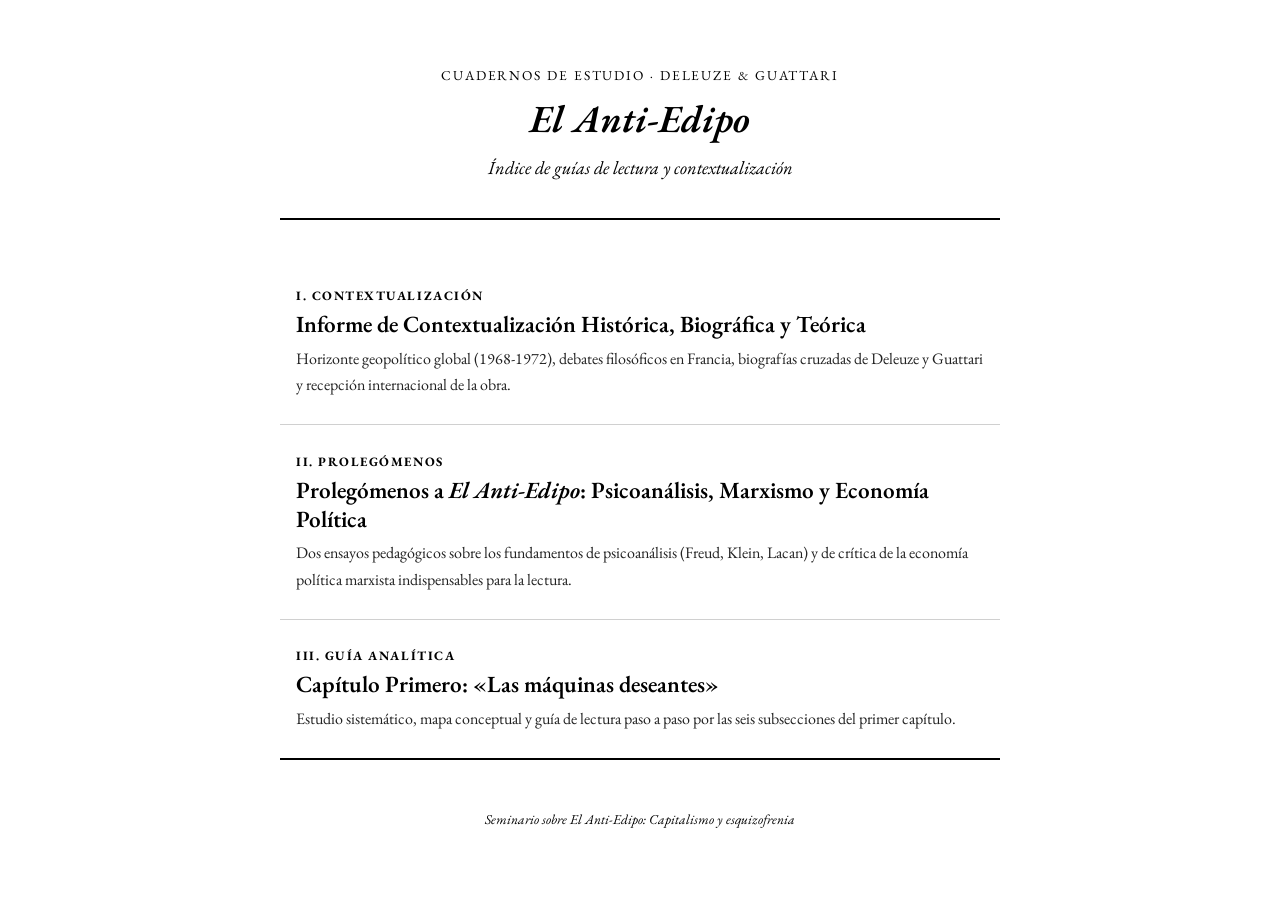
==== index.html @ 26d693bf "Add files via upload" ====
<!DOCTYPE html>
<html lang="es">
<head>
    <meta charset="UTF-8">
    <meta name="viewport" content="width=device-width, initial-scale=1.0">
    <title>El Anti-Edipo · Índice de Guías de Lectura</title>
    <link rel="preconnect" href="https://fonts.googleapis.com">
    <link rel="preconnect" href="https://fonts.gstatic.com" crossorigin>
    <link href="https://fonts.googleapis.com/css2?family=EB+Garamond:ital,wght@0,400..800;1,400..800&display=swap" rel="stylesheet">
    <style>
        :root {
            --bg-color: #ffffff;
            --text-color: #000000;
            --border-color: #000000;
            --muted-border: #d0d0d0;
            --hover-bg: #f5f5f5;
        }

        *, *::before, *::after {
            box-sizing: border-box;
        }

        body {
            margin: 0;
            padding: 4rem 1.5rem;
            background-color: var(--bg-color);
            color: var(--text-color);
            font-family: 'EB Garamond', Georgia, 'Times New Roman', serif;
            font-size: 20px;
            line-height: 1.65;
            -webkit-font-smoothing: antialiased;
            display: flex;
            justify-content: center;
        }

        main {
            width: 100%;
            max-width: 720px;
        }

        header {
            text-align: center;
            padding-bottom: 2.2rem;
            margin-bottom: 2.5rem;
            border-bottom: 2px solid var(--border-color);
        }

        .kicker {
            font-size: 0.85rem;
            text-transform: uppercase;
            letter-spacing: 0.14em;
            margin-bottom: 0.6rem;
        }

        h1 {
            font-size: 2.4rem;
            font-weight: 600;
            line-height: 1.15;
            margin: 0 0 0.75rem 0;
        }

        .subtitle {
            font-size: 1.15rem;
            font-style: italic;
            margin: 0;
        }

        .guide-list {
            list-style: none;
            padding: 0;
            margin: 0;
        }

        .guide-item {
            border-bottom: 1px solid var(--muted-border);
        }

        .guide-item:last-child {
            border-bottom: 2px solid var(--border-color);
        }

        .guide-link {
            display: block;
            padding: 1.6rem 1rem;
            color: var(--text-color);
            text-decoration: none;
            transition: background-color 0.15s ease;
        }

        .guide-link:hover,
        .guide-link:focus-visible {
            background-color: var(--hover-bg);
            outline: none;
        }

        .guide-number {
            display: block;
            font-size: 0.8rem;
            text-transform: uppercase;
            letter-spacing: 0.12em;
            font-weight: 700;
            margin-bottom: 0.25rem;
        }

        .guide-title {
            display: block;
            font-size: 1.45rem;
            font-weight: 600;
            line-height: 1.25;
            margin-bottom: 0.4rem;
        }

        .guide-link:hover .guide-title {
            text-decoration: underline;
        }

        .guide-desc {
            display: block;
            font-size: 1rem;
            color: #222222;
            margin: 0;
        }

        footer {
            margin-top: 3rem;
            text-align: center;
            font-size: 0.85rem;
            font-style: italic;
        }

        @media (max-width: 600px) {
            body {
                padding: 2.5rem 1.2rem;
                font-size: 18px;
            }
            h1 {
                font-size: 2rem;
            }
            .guide-link {
                padding: 1.3rem 0.5rem;
            }
        }
    </style>
</head>
<body>

    <main>
        <header>
            <div class="kicker">Cuadernos de Estudio · Deleuze &amp; Guattari</div>
            <h1><em>El Anti-Edipo</em></h1>
            <p class="subtitle">Índice de guías de lectura y contextualización</p>
        </header>

        <nav aria-label="Índice de documentos">
            <ol class="guide-list">
                <li class="guide-item">
                    <a class="guide-link" href="./guias/lector_informe_anti_edipo.html">
                        <span class="guide-number">I. Contextualización</span>
                        <span class="guide-title">Informe de Contextualización Histórica, Biográfica y Teórica</span>
                        <span class="guide-desc">Horizonte geopolítico global (1968-1972), debates filosóficos en Francia, biografías cruzadas de Deleuze y Guattari y recepción internacional de la obra.</span>
                    </a>
                </li>

                <li class="guide-item">
                    <a class="guide-link" href="./guias/prolegomenos_anti_edipo_lector.html">
                        <span class="guide-number">II. Prolegómenos</span>
                        <span class="guide-title">Prolegómenos a <em>El Anti-Edipo</em>: Psicoanálisis, Marxismo y Economía Política</span>
                        <span class="guide-desc">Dos ensayos pedagógicos sobre los fundamentos de psicoanálisis (Freud, Klein, Lacan) y de crítica de la economía política marxista indispensables para la lectura.</span>
                    </a>
                </li>

                <li class="guide-item">
                    <a class="guide-link" href="./guias/lector_anti_edipo_capitulo_1.html">
                        <span class="guide-number">III. Guía Analítica</span>
                        <span class="guide-title">Capítulo Primero: «Las máquinas deseantes»</span>
                        <span class="guide-desc">Estudio sistemático, mapa conceptual y guía de lectura paso a paso por las seis subsecciones del primer capítulo.</span>
                    </a>
                </li>
            </ol>
        </nav>

        <footer>
            Seminario sobre <em>El Anti-Edipo: Capitalismo y esquizofrenia</em>
        </footer>
    </main>

</body>
</html>
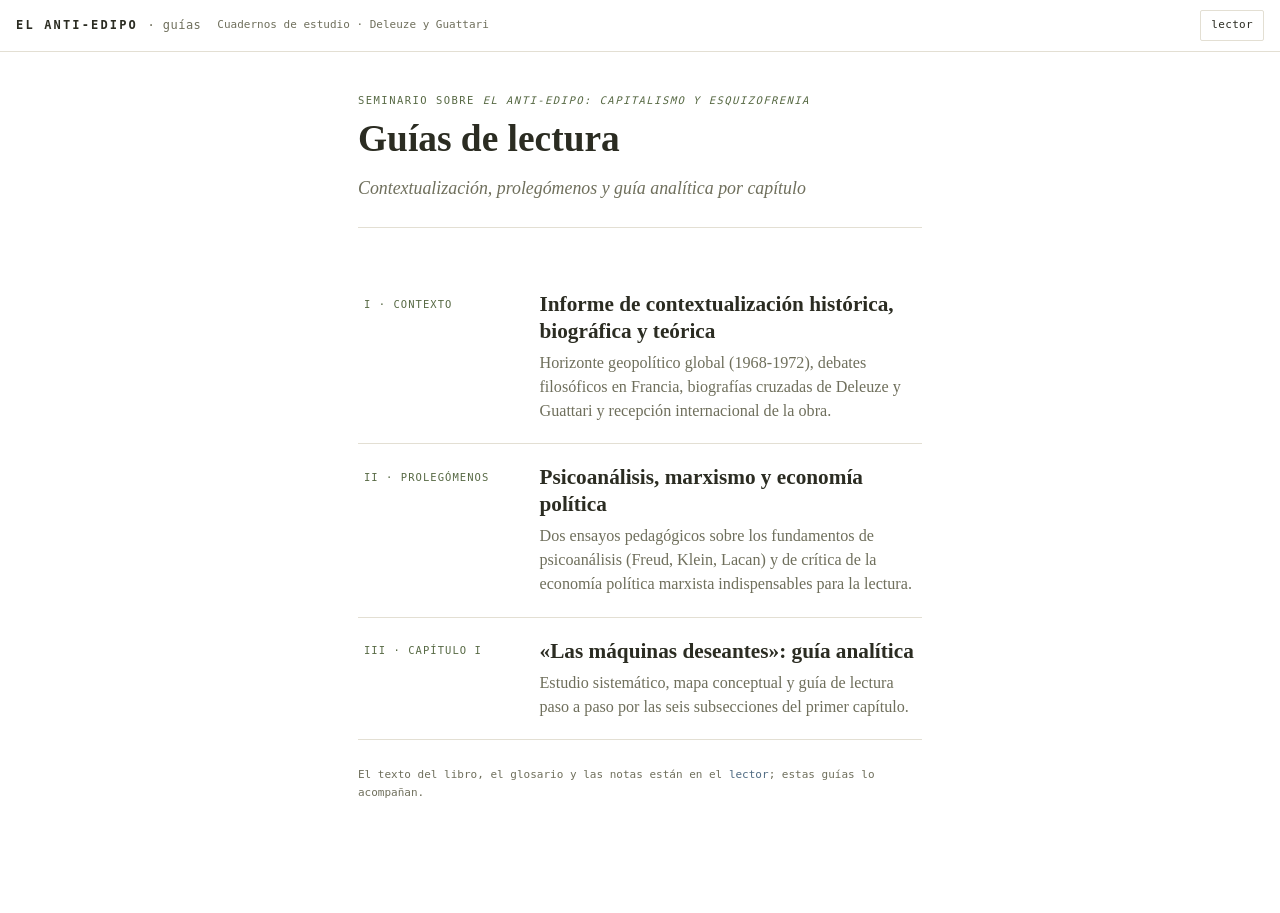
==== commit 1d4286da: "Estilo común para índice y guías, en la familia visual del lector /ae - estilo.css y guia.js compart" ====
--- a/index.html
+++ b/index.html
@@ -1,188 +1,57 @@
 <!DOCTYPE html>
 <html lang="es">
 <head>
-    <meta charset="UTF-8">
-    <meta name="viewport" content="width=device-width, initial-scale=1.0">
-    <title>El Anti-Edipo · Índice de Guías de Lectura</title>
-    <link rel="preconnect" href="https://fonts.googleapis.com">
-    <link rel="preconnect" href="https://fonts.gstatic.com" crossorigin>
-    <link href="https://fonts.googleapis.com/css2?family=EB+Garamond:ital,wght@0,400..800;1,400..800&display=swap" rel="stylesheet">
-    <style>
-        :root {
-            --bg-color: #ffffff;
-            --text-color: #000000;
-            --border-color: #000000;
-            --muted-border: #d0d0d0;
-            --hover-bg: #f5f5f5;
-        }
-
-        *, *::before, *::after {
-            box-sizing: border-box;
-        }
-
-        body {
-            margin: 0;
-            padding: 4rem 1.5rem;
-            background-color: var(--bg-color);
-            color: var(--text-color);
-            font-family: 'EB Garamond', Georgia, 'Times New Roman', serif;
-            font-size: 20px;
-            line-height: 1.65;
-            -webkit-font-smoothing: antialiased;
-            display: flex;
-            justify-content: center;
-        }
-
-        main {
-            width: 100%;
-            max-width: 720px;
-        }
-
-        header {
-            text-align: center;
-            padding-bottom: 2.2rem;
-            margin-bottom: 2.5rem;
-            border-bottom: 2px solid var(--border-color);
-        }
-
-        .kicker {
-            font-size: 0.85rem;
-            text-transform: uppercase;
-            letter-spacing: 0.14em;
-            margin-bottom: 0.6rem;
-        }
-
-        h1 {
-            font-size: 2.4rem;
-            font-weight: 600;
-            line-height: 1.15;
-            margin: 0 0 0.75rem 0;
-        }
-
-        .subtitle {
-            font-size: 1.15rem;
-            font-style: italic;
-            margin: 0;
-        }
-
-        .guide-list {
-            list-style: none;
-            padding: 0;
-            margin: 0;
-        }
-
-        .guide-item {
-            border-bottom: 1px solid var(--muted-border);
-        }
-
-        .guide-item:last-child {
-            border-bottom: 2px solid var(--border-color);
-        }
-
-        .guide-link {
-            display: block;
-            padding: 1.6rem 1rem;
-            color: var(--text-color);
-            text-decoration: none;
-            transition: background-color 0.15s ease;
-        }
-
-        .guide-link:hover,
-        .guide-link:focus-visible {
-            background-color: var(--hover-bg);
-            outline: none;
-        }
-
-        .guide-number {
-            display: block;
-            font-size: 0.8rem;
-            text-transform: uppercase;
-            letter-spacing: 0.12em;
-            font-weight: 700;
-            margin-bottom: 0.25rem;
-        }
-
-        .guide-title {
-            display: block;
-            font-size: 1.45rem;
-            font-weight: 600;
-            line-height: 1.25;
-            margin-bottom: 0.4rem;
-        }
-
-        .guide-link:hover .guide-title {
-            text-decoration: underline;
-        }
-
-        .guide-desc {
-            display: block;
-            font-size: 1rem;
-            color: #222222;
-            margin: 0;
-        }
-
-        footer {
-            margin-top: 3rem;
-            text-align: center;
-            font-size: 0.85rem;
-            font-style: italic;
-        }
-
-        @media (max-width: 600px) {
-            body {
-                padding: 2.5rem 1.2rem;
-                font-size: 18px;
-            }
-            h1 {
-                font-size: 2rem;
-            }
-            .guide-link {
-                padding: 1.3rem 0.5rem;
-            }
-        }
-    </style>
+<meta charset="utf-8">
+<meta name="viewport" content="width=device-width, initial-scale=1">
+<title>El Anti-Edipo · guías de lectura</title>
+<link rel="stylesheet" href="estilo.css">
 </head>
 <body>
+  <header class="barra">
+    <h1 id="marca"><a href="index.html">EL ANTI-EDIPO</a> <span>· guías</span></h1>
+    <div id="estado">Cuadernos de estudio · Deleuze y Guattari</div>
+    <div class="acciones">
+      <a class="btn" href="https://carloszevallostrigoso.github.io/ae/" target="ae-lector" title="Abrir el lector del Anti-Edipo">lector</a>
+    </div>
+  </header>
+  <main>
+    <div id="indice">
+      <div class="kicker">Seminario sobre <em>El Anti-Edipo: Capitalismo y esquizofrenia</em></div>
+      <h1>Guías de lectura</h1>
+      <p class="subtitulo">Contextualización, prolegómenos y guía analítica por capítulo</p>
 
-    <main>
-        <header>
-            <div class="kicker">Cuadernos de Estudio · Deleuze &amp; Guattari</div>
-            <h1><em>El Anti-Edipo</em></h1>
-            <p class="subtitle">Índice de guías de lectura y contextualización</p>
-        </header>
+      <ol>
+        <li>
+          <a href="guias/lector_informe_anti_edipo.html">
+            <span class="num">I · Contexto</span>
+            <span>
+              <span class="titulo">Informe de contextualización histórica, biográfica y teórica</span>
+              <span class="desc">Horizonte geopolítico global (1968-1972), debates filosóficos en Francia, biografías cruzadas de Deleuze y Guattari y recepción internacional de la obra.</span>
+            </span>
+          </a>
+        </li>
+        <li>
+          <a href="guias/prolegomenos_anti_edipo_lector.html">
+            <span class="num">II · Prolegómenos</span>
+            <span>
+              <span class="titulo">Psicoanálisis, marxismo y economía política</span>
+              <span class="desc">Dos ensayos pedagógicos sobre los fundamentos de psicoanálisis (Freud, Klein, Lacan) y de crítica de la economía política marxista indispensables para la lectura.</span>
+            </span>
+          </a>
+        </li>
+        <li>
+          <a href="guias/lector_anti_edipo_capitulo_1.html">
+            <span class="num">III · Capítulo I</span>
+            <span>
+              <span class="titulo">«Las máquinas deseantes»: guía analítica</span>
+              <span class="desc">Estudio sistemático, mapa conceptual y guía de lectura paso a paso por las seis subsecciones del primer capítulo.</span>
+            </span>
+          </a>
+        </li>
+      </ol>
 
-        <nav aria-label="Índice de documentos">
-            <ol class="guide-list">
-                <li class="guide-item">
-                    <a class="guide-link" href="./guias/lector_informe_anti_edipo.html">
-                        <span class="guide-number">I. Contextualización</span>
-                        <span class="guide-title">Informe de Contextualización Histórica, Biográfica y Teórica</span>
-                        <span class="guide-desc">Horizonte geopolítico global (1968-1972), debates filosóficos en Francia, biografías cruzadas de Deleuze y Guattari y recepción internacional de la obra.</span>
-                    </a>
-                </li>
-
-                <li class="guide-item">
-                    <a class="guide-link" href="./guias/prolegomenos_anti_edipo_lector.html">
-                        <span class="guide-number">II. Prolegómenos</span>
-                        <span class="guide-title">Prolegómenos a <em>El Anti-Edipo</em>: Psicoanálisis, Marxismo y Economía Política</span>
-                        <span class="guide-desc">Dos ensayos pedagógicos sobre los fundamentos de psicoanálisis (Freud, Klein, Lacan) y de crítica de la economía política marxista indispensables para la lectura.</span>
-                    </a>
-                </li>
-
-                <li class="guide-item">
-                    <a class="guide-link" href="./guias/lector_anti_edipo_capitulo_1.html">
-                        <span class="guide-number">III. Guía Analítica</span>
-                        <span class="guide-title">Capítulo Primero: «Las máquinas deseantes»</span>
-                        <span class="guide-desc">Estudio sistemático, mapa conceptual y guía de lectura paso a paso por las seis subsecciones del primer capítulo.</span>
-                    </a>
-                </li>
-            </ol>
-        </nav>
-
-        <footer>
-            Seminario sobre <em>El Anti-Edipo: Capitalismo y esquizofrenia</em>
-        </footer>
-    </main>
-
+      <p class="nota">El texto del libro, el glosario y las notas están en el <a href="https://carloszevallostrigoso.github.io/ae/" target="ae-lector">lector</a>; estas guías lo acompañan.</p>
+    </div>
+  </main>
 </body>
-</html>+</html>
--- a/estilo.css
+++ b/estilo.css
@@ -0,0 +1,150 @@
+/* Estilo común de las guías de lectura de El Anti-Edipo.
+   Misma familia visual que el lector (carloszevallostrigoso.github.io/ae):
+   papel blanco, cromo monoespaciado, cuerpo serif, acento musgo. */
+:root{
+  --paper:#ffffff;
+  --panel:#f7f6f2;
+  --line:#e3dfd3;
+  --ink:#2b2c22;
+  --ink-dim:#6f6f5c;
+  --moss:#586a45;
+  --steel:#4f6b82;
+  --warm:#b06a36;
+  --mono: "Fira Code", ui-monospace, "SF Mono", "DejaVu Sans Mono", Menlo, Consolas, monospace;
+  --serif: "Iowan Old Style", "Charter", Georgia, "Times New Roman", serif;
+  --r:2px;
+  --hdr:49px;
+}
+*{box-sizing:border-box}
+html{scroll-padding-top:calc(var(--hdr) + 14px)}
+body{margin:0; background:var(--paper); color:var(--ink); font-family:var(--mono); font-size:12px; line-height:1.5}
+
+/* ---- cabecera ---- */
+header.barra{
+  position:sticky; top:0; z-index:5;
+  display:flex; align-items:center; gap:16px; flex-wrap:wrap; row-gap:8px;
+  padding:10px 16px; border-bottom:1px solid var(--line); background:var(--paper);
+}
+#marca{margin:0; font-size:12px; font-weight:600; letter-spacing:.18em; white-space:nowrap}
+#marca a{color:inherit; text-decoration:none}
+#marca a:hover{color:var(--moss)}
+#marca span{font-weight:400; letter-spacing:.04em; color:var(--ink-dim)}
+#estado{color:var(--ink-dim); font-size:11px; flex:1; min-width:0; overflow:hidden; text-overflow:ellipsis; white-space:nowrap}
+.acciones{display:flex; gap:8px; flex-wrap:wrap; align-items:center}
+.btn{
+  font-family:var(--mono); font-size:11px; letter-spacing:.03em; cursor:pointer;
+  border-radius:var(--r); padding:6px 10px; border:1px solid var(--line);
+  background:var(--paper); color:var(--ink); text-decoration:none; display:inline-block;
+}
+.btn:hover{border-color:var(--moss); color:var(--moss)}
+.btn.actual{border-color:var(--moss); color:var(--moss)}
+#toggleToc{display:none}
+
+/* ---- cuerpo: índice + artículo ---- */
+main{display:flex; align-items:flex-start; max-width:1180px; margin:0 auto}
+nav#toc{
+  position:sticky; top:var(--hdr); width:260px; flex:none; max-height:calc(100vh - var(--hdr)); overflow-y:auto;
+  padding:22px 12px 40px 16px; border-right:1px solid var(--line);
+}
+#toc h2{font-size:10px; letter-spacing:.16em; text-transform:uppercase; color:var(--ink-dim); font-weight:500; margin:0 0 10px}
+#toc ol{list-style:none; margin:0; padding:0}
+#toc li{margin:0 0 2px}
+#toc a{display:block; color:var(--ink); text-decoration:none; padding:4px 6px; border-radius:var(--r); line-height:1.35; font-size:11px}
+#toc a:hover{background:var(--panel); color:var(--moss)}
+#toc a.activa{color:var(--moss); background:var(--panel)}
+#toc a .pp{display:block; color:var(--ink-dim); font-size:10px}
+#toc ol ol{margin:2px 0 8px 10px; border-left:1px solid var(--line)}
+#toc ol ol a{font-size:10.5px; color:var(--ink-dim); padding:2px 8px}
+#toc ol ol a:hover, #toc ol ol a.activa{color:var(--moss)}
+#toc .toc-parte{margin:14px 6px 4px; font-size:9.5px; letter-spacing:.12em; text-transform:uppercase; color:var(--moss); font-weight:600}
+#toc .toc-parte:first-child{margin-top:0}
+
+article{flex:1; min-width:0; padding:28px 40px 120px}
+#doc{max-width:72ch; margin:0 auto; font-family:var(--serif); font-size:17px; line-height:1.7}
+
+/* ---- portada del documento ---- */
+#doc > header{margin:0 0 2.4em; padding-bottom:1.4em; border-bottom:1px solid var(--line)}
+#doc .kicker{font-family:var(--mono); font-size:10.5px; letter-spacing:.14em; text-transform:uppercase; color:var(--moss); margin:0 0 .9em}
+#doc h1{font-size:1.9em; line-height:1.15; margin:0 0 .45em; font-weight:600}
+#doc .subtitulo{font-style:italic; color:var(--ink-dim); font-size:1.02em; line-height:1.5; margin:0}
+
+/* ---- secciones ---- */
+#doc section{margin:0}
+#doc .parte, #doc .eje{
+  display:block; font-family:var(--mono); font-size:10px; letter-spacing:.14em; text-transform:uppercase;
+  color:var(--moss); margin:2.6em 0 -1.9em; padding-top:1.1em; border-top:1px solid var(--line);
+}
+#doc h2{font-size:1.4em; line-height:1.25; margin:2.4em 0 .4em; padding-top:.8em; border-top:1px solid var(--line); font-weight:600}
+#doc .parte + h2, #doc .eje + h2{border-top:0; padding-top:0; margin-top:2.6em}
+#doc > header + section > .parte, #doc > header + section > .eje{border-top:0; padding-top:0; margin-top:0}
+#doc > header + section > h2:first-child{border-top:0; padding-top:0; margin-top:0}
+#doc h3{font-size:1.12em; line-height:1.3; margin:2em 0 .5em; font-weight:600}
+#doc h4{font-family:var(--mono); font-size:10.5px; font-weight:500; letter-spacing:.14em; text-transform:uppercase; color:var(--moss); margin:1.8em 0 .6em}
+#doc p{margin:0 0 1em; hyphens:auto}
+#doc ul, #doc ol{margin:0 0 1.2em; padding-left:1.3em}
+#doc li{margin:0 0 .45em}
+#doc li > ul, #doc li > ol{margin:.4em 0 .4em}
+#doc em{font-style:italic}
+#doc strong{font-weight:600}
+#doc a{color:var(--steel); text-decoration-thickness:1px; text-underline-offset:2px}
+#doc a:hover{color:var(--warm)}
+#doc blockquote{border-left:2px solid var(--moss); margin:1em 0; padding:.1em 0 .1em 1em; color:var(--ink-dim)}
+#doc hr{border:0; border-top:1px solid var(--line); margin:2.2em 0}
+#doc code{font-family:var(--mono); font-size:.82em; background:var(--panel); padding:.1em .3em; border-radius:var(--r)}
+
+/* recuadros de síntesis */
+#doc .recuadro{border:1px solid var(--line); border-radius:var(--r); background:var(--panel); padding:16px 20px; margin:2em 0}
+#doc .recuadro h4{margin:0 0 .8em}
+#doc .recuadro ul{margin-bottom:0}
+#doc .recuadro li:last-child{margin-bottom:0}
+
+/* tablas */
+#doc .tabla{overflow-x:auto; margin:1.6em 0 2em}
+#doc table{border-collapse:collapse; width:100%; font-size:.86em; line-height:1.5}
+#doc th{
+  font-family:var(--mono); font-size:9.5px; font-weight:600; letter-spacing:.1em; text-transform:uppercase;
+  color:var(--ink-dim); text-align:left; padding:8px 10px; border-bottom:1px solid var(--ink); vertical-align:bottom;
+}
+#doc td{padding:9px 10px; border-bottom:1px solid var(--line); vertical-align:top}
+#doc td:first-child, #doc th:first-child{padding-left:0}
+#doc td:last-child, #doc th:last-child{padding-right:0}
+#doc td strong{color:var(--ink)}
+
+/* pie */
+#doc > footer{margin-top:4em; padding-top:1.2em; border-top:1px solid var(--line); font-family:var(--mono); font-size:11px; color:var(--ink-dim); line-height:1.5}
+
+/* ---- índice general (index.html) ---- */
+#indice{max-width:72ch; margin:0 auto; padding:40px 24px 100px; font-family:var(--serif); font-size:17px; line-height:1.6}
+#indice .kicker{font-family:var(--mono); font-size:10.5px; letter-spacing:.14em; text-transform:uppercase; color:var(--moss); margin:0 0 .9em}
+#indice h1{font-size:2.2em; line-height:1.1; margin:0 0 .4em; font-weight:600}
+#indice .subtitulo{font-style:italic; color:var(--ink-dim); font-size:1.05em; margin:0 0 2.4em; padding-bottom:1.4em; border-bottom:1px solid var(--line)}
+#indice ol{list-style:none; margin:0; padding:0}
+#indice li{border-bottom:1px solid var(--line)}
+#indice li a{display:grid; grid-template-columns:9.5em 1fr; gap:14px; padding:20px 6px; color:var(--ink); text-decoration:none; border-radius:var(--r)}
+#indice li a:hover{background:var(--panel)}
+#indice .num{font-family:var(--mono); font-size:10.5px; letter-spacing:.1em; white-space:nowrap; text-transform:uppercase; color:var(--moss); padding-top:.45em}
+#indice .titulo{display:block; font-size:1.25em; line-height:1.25; font-weight:600; margin-bottom:.3em}
+#indice li a:hover .titulo{color:var(--moss)}
+#indice .desc{display:block; font-size:.95em; line-height:1.5; color:var(--ink-dim)}
+#indice .nota{margin-top:2.4em; font-family:var(--mono); font-size:11px; color:var(--ink-dim); line-height:1.6}
+#indice .nota a{color:var(--steel); text-decoration:none}
+#indice .nota a:hover{color:var(--warm)}
+
+/* ---- móvil ---- */
+@media (max-width: 900px){
+  #toggleToc{display:inline-block}
+  #estado{display:none}
+  nav#toc{position:fixed; left:0; top:var(--hdr); bottom:0; z-index:4; background:var(--paper); width:min(300px, 86vw); max-height:none; transform:translateX(-100%); transition:transform .15s; box-shadow:2px 0 12px rgba(0,0,0,.06)}
+  body.toc-abierto nav#toc{transform:none}
+  article{padding:22px 16px 100px}
+  #doc{font-size:16.5px}
+  #indice{padding:24px 16px 80px}
+  #indice li a{grid-template-columns:1fr; gap:4px; padding:16px 2px}
+}
+@media (prefers-reduced-motion: reduce){ nav#toc{transition:none} }
+
+@media print{
+  header.barra, nav#toc{display:none}
+  article{padding:0}
+  #doc{max-width:none; font-size:11.5pt}
+}
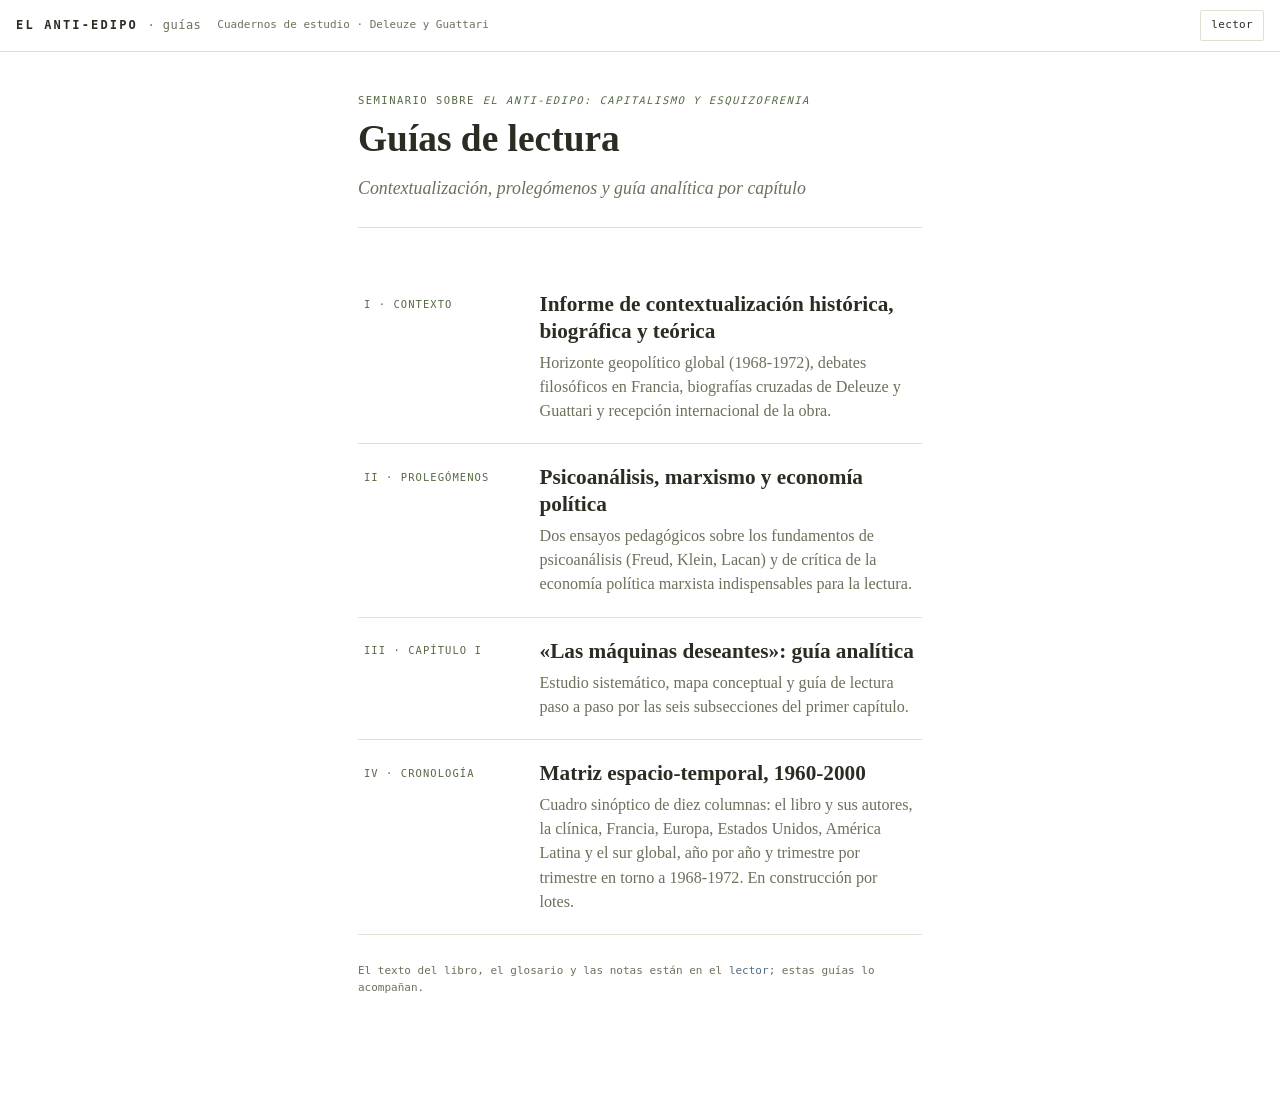
==== commit 7f8f3af1: "Cronología: matriz espacio-temporal 1960-2000 (guía IV), primer lote 1966-1975 - guias/cronologia.js" ====
--- a/index.html
+++ b/index.html
@@ -48,6 +48,15 @@
             </span>
           </a>
         </li>
+        <li>
+          <a href="guias/cronologia.html">
+            <span class="num">IV · Cronología</span>
+            <span>
+              <span class="titulo">Matriz espacio-temporal, 1960-2000</span>
+              <span class="desc">Cuadro sinóptico de diez columnas: el libro y sus autores, la clínica, Francia, Europa, Estados Unidos, América Latina y el sur global, año por año y trimestre por trimestre en torno a 1968-1972. En construcción por lotes.</span>
+            </span>
+          </a>
+        </li>
       </ol>
 
       <p class="nota">El texto del libro, el glosario y las notas están en el <a href="https://carloszevallostrigoso.github.io/ae/" target="ae-lector">lector</a>; estas guías lo acompañan.</p>
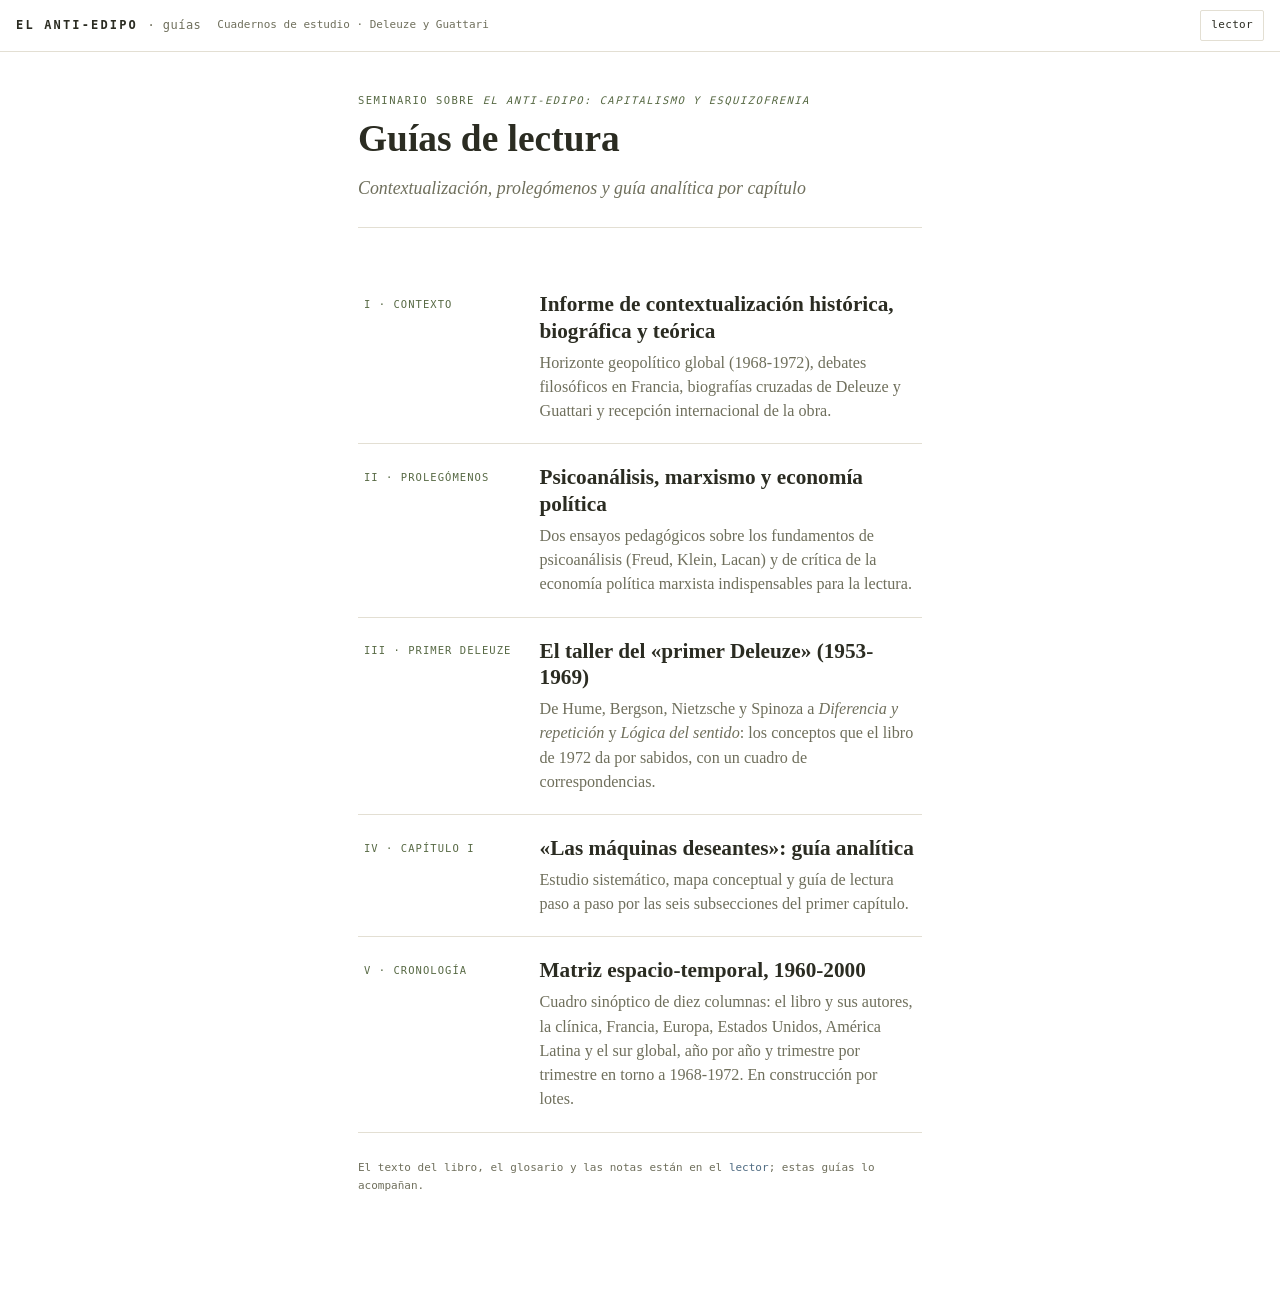
==== commit fc9da844: "Guía III: El taller del primer Deleuze (1953-1969); renumeración IV capítulo I, V cronología Co-Auth" ====
--- a/index.html
+++ b/index.html
@@ -40,8 +40,17 @@
           </a>
         </li>
         <li>
+          <a href="guias/lector_primer_deleuze.html">
+            <span class="num">III · Primer Deleuze</span>
+            <span>
+              <span class="titulo">El taller del «primer Deleuze» (1953-1969)</span>
+              <span class="desc">De Hume, Bergson, Nietzsche y Spinoza a <em>Diferencia y repetición</em> y <em>Lógica del sentido</em>: los conceptos que el libro de 1972 da por sabidos, con un cuadro de correspondencias.</span>
+            </span>
+          </a>
+        </li>
+        <li>
           <a href="guias/lector_anti_edipo_capitulo_1.html">
-            <span class="num">III · Capítulo I</span>
+            <span class="num">IV · Capítulo I</span>
             <span>
               <span class="titulo">«Las máquinas deseantes»: guía analítica</span>
               <span class="desc">Estudio sistemático, mapa conceptual y guía de lectura paso a paso por las seis subsecciones del primer capítulo.</span>
@@ -50,7 +59,7 @@
         </li>
         <li>
           <a href="guias/cronologia.html">
-            <span class="num">IV · Cronología</span>
+            <span class="num">V · Cronología</span>
             <span>
               <span class="titulo">Matriz espacio-temporal, 1960-2000</span>
               <span class="desc">Cuadro sinóptico de diez columnas: el libro y sus autores, la clínica, Francia, Europa, Estados Unidos, América Latina y el sur global, año por año y trimestre por trimestre en torno a 1968-1972. En construcción por lotes.</span>
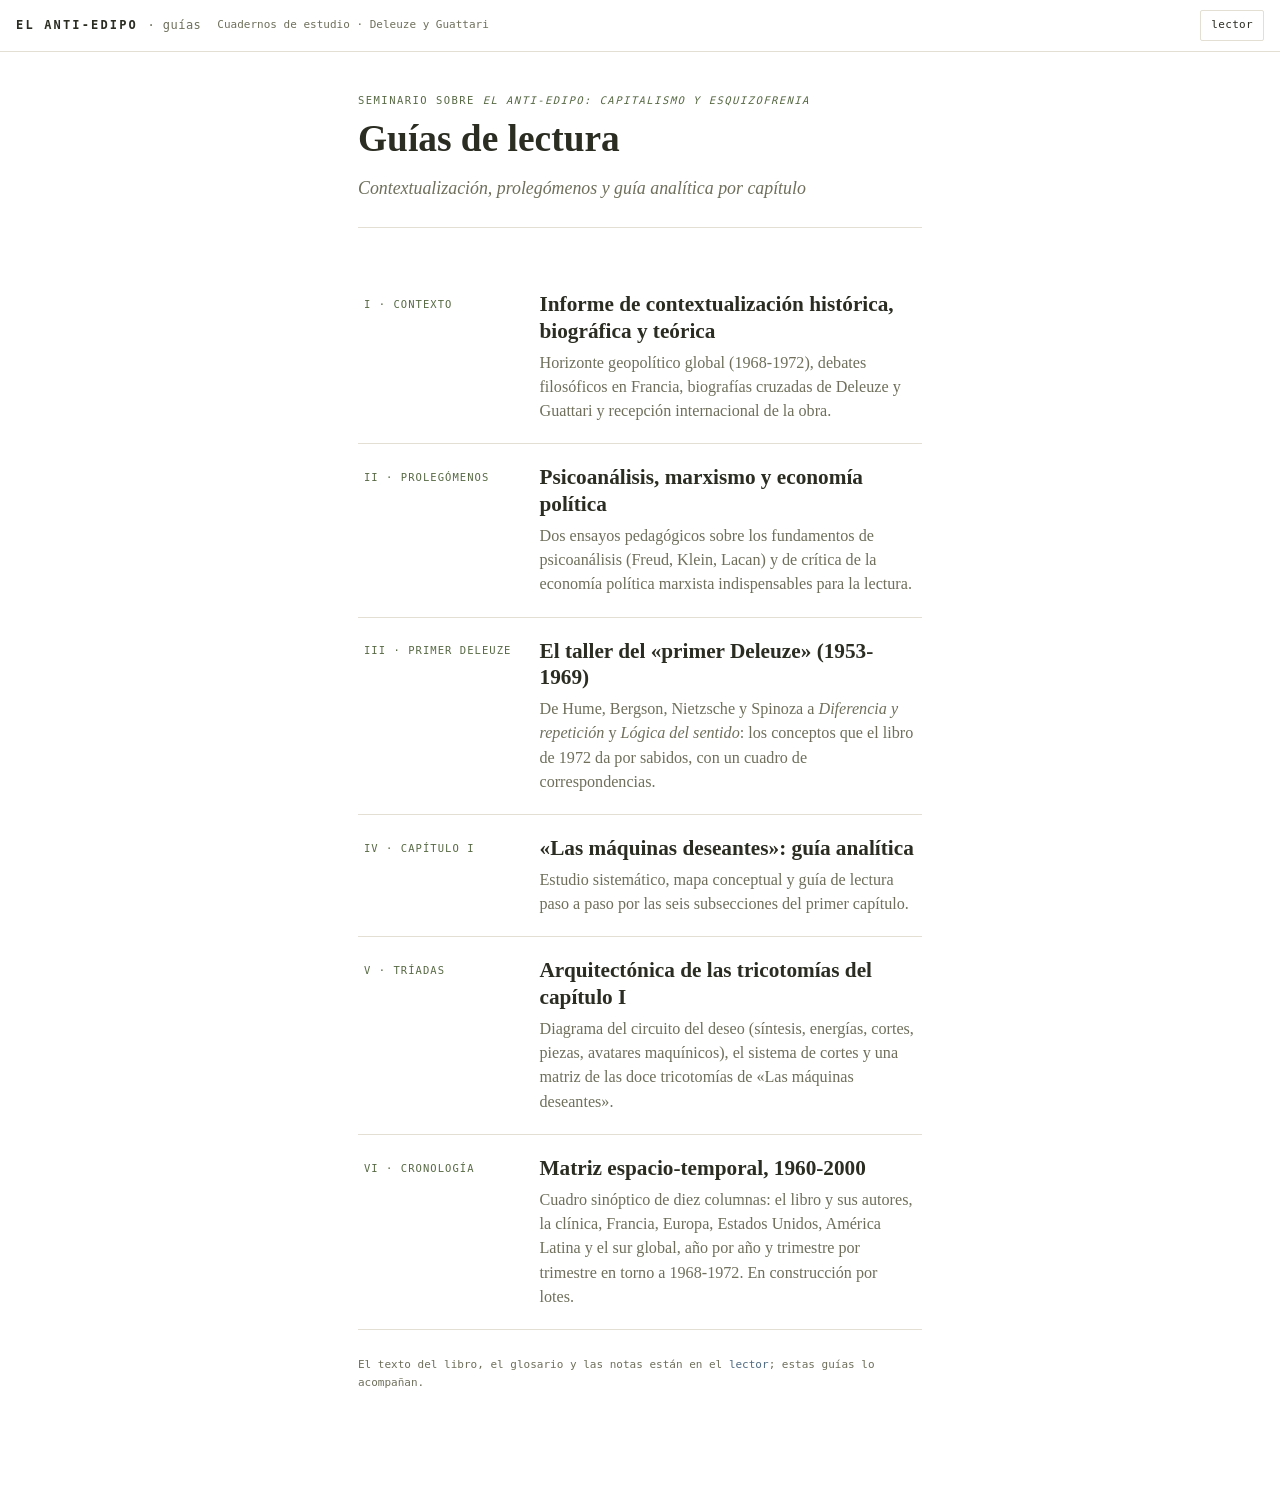
==== commit 06820fc9: "Guía V: arquitectónica de las tricotomías del capítulo I; cronología pasa a VI - diagrama de tríadas" ====
--- a/index.html
+++ b/index.html
@@ -58,8 +58,17 @@
           </a>
         </li>
         <li>
+          <a href="guias/lector_triadas_capitulo_1.html">
+            <span class="num">V · Tríadas</span>
+            <span>
+              <span class="titulo">Arquitectónica de las tricotomías del capítulo I</span>
+              <span class="desc">Diagrama del circuito del deseo (síntesis, energías, cortes, piezas, avatares maquínicos), el sistema de cortes y una matriz de las doce tricotomías de «Las máquinas deseantes».</span>
+            </span>
+          </a>
+        </li>
+        <li>
           <a href="guias/cronologia.html">
-            <span class="num">V · Cronología</span>
+            <span class="num">VI · Cronología</span>
             <span>
               <span class="titulo">Matriz espacio-temporal, 1960-2000</span>
               <span class="desc">Cuadro sinóptico de diez columnas: el libro y sus autores, la clínica, Francia, Europa, Estados Unidos, América Latina y el sur global, año por año y trimestre por trimestre en torno a 1968-1972. En construcción por lotes.</span>
--- a/estilo.css
+++ b/estilo.css
@@ -148,3 +148,35 @@
   article{padding:0}
   #doc{max-width:none; font-size:11.5pt}
 }
+
+/* ---- páginas anchas (tablas de muchas columnas, diagramas) ---- */
+body.ancho #doc{max-width:110ch}
+
+/* ---- diagrama de tríadas ---- */
+#doc .diagrama{border:1px solid var(--line); border-radius:var(--r); padding:16px; margin:2em 0 2.4em; font-size:.82em; line-height:1.45}
+#doc .diagrama p{margin:0 0 .35em; hyphens:auto}
+#doc .diagrama-cab{border:1px solid var(--line); border-radius:var(--r); background:var(--panel); padding:12px 16px}
+#doc .diagrama-cab h4{margin:0 0 .7em; text-align:center}
+#doc .flechas{display:grid; grid-template-columns:repeat(3,1fr); text-align:center; color:var(--moss); margin:8px 0; font-size:11px; user-select:none}
+#doc .triada{display:grid; grid-template-columns:repeat(3,1fr); gap:10px}
+#doc .triada-col{border:1px solid var(--line); border-radius:var(--r); background:var(--paper)}
+#doc .triada-cab, #doc .macro-tit{
+  font-family:var(--mono); font-size:10px; letter-spacing:.1em; text-transform:uppercase; color:var(--moss);
+  font-weight:600; padding:9px 10px 7px; border-bottom:1px solid var(--ink); line-height:1.35;
+}
+#doc .triada-sub{font-style:italic; color:var(--ink-dim); padding:4px 10px; border-bottom:1px solid var(--line)}
+#doc .triada-nodo{padding:8px 10px; border-bottom:1px solid var(--line)}
+#doc .triada-nodo:last-child{border-bottom:0}
+#doc .rot{display:block; font-family:var(--mono); font-size:9px; letter-spacing:.1em; text-transform:uppercase; color:var(--ink-dim); margin-bottom:3px}
+#doc .macro{border:1px solid var(--line); border-radius:var(--r)}
+#doc .macro-tit{text-align:center}
+#doc .macro-fila{display:grid; grid-template-columns:repeat(3,1fr); border-bottom:1px solid var(--line)}
+#doc .macro-fila:last-child{border-bottom:0}
+#doc .macro-celda{padding:9px 10px; border-right:1px solid var(--line)}
+#doc .macro-celda:last-child{border-right:0}
+@media (max-width: 900px){
+  #doc .triada, #doc .macro-fila{grid-template-columns:1fr}
+  #doc .flechas{grid-template-columns:1fr}
+  #doc .flechas span + span{display:none}
+  #doc .macro-celda{border-right:0; border-bottom:1px solid var(--line)}
+}
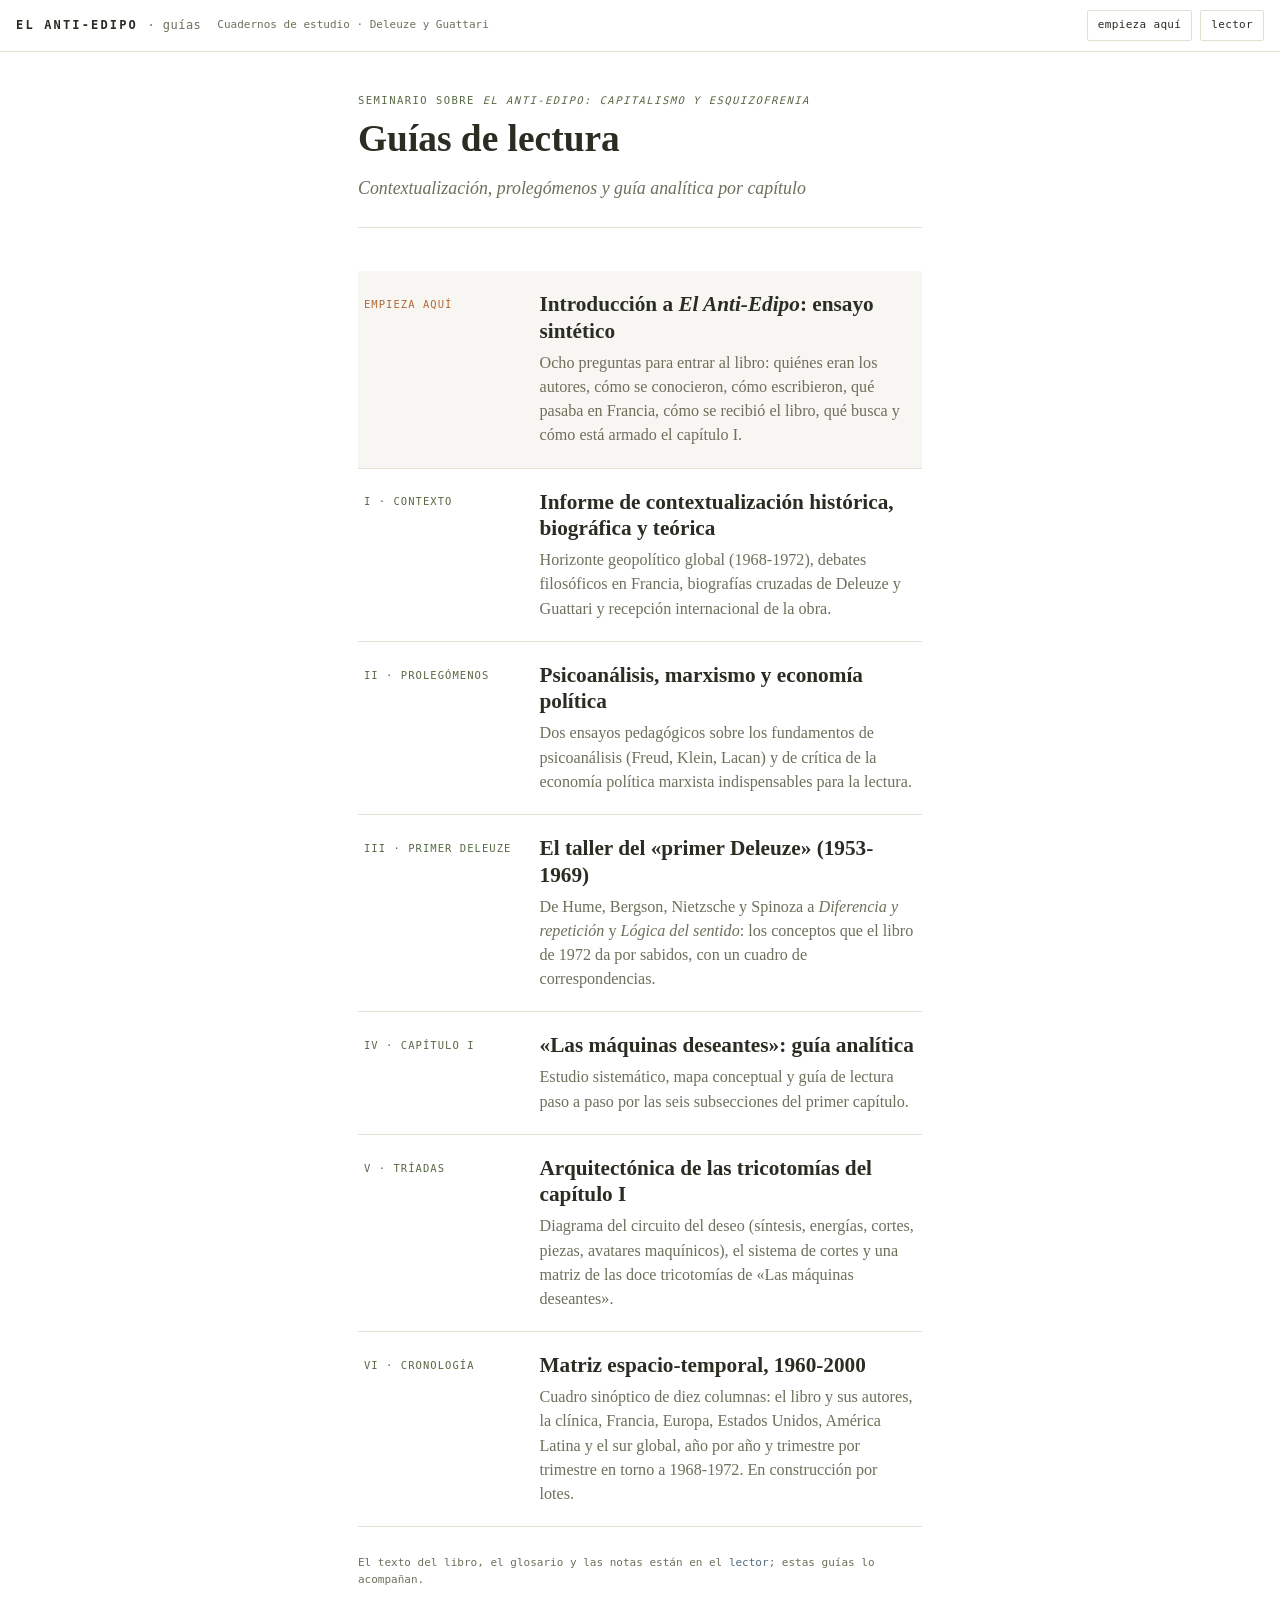
==== commit 4901ab39: "Ensayo introductorio («empieza aquí») con navegación por pasos - guias/ensayo_introductorio.html: ma" ====
--- a/index.html
+++ b/index.html
@@ -11,6 +11,7 @@
     <h1 id="marca"><a href="index.html">EL ANTI-EDIPO</a> <span>· guías</span></h1>
     <div id="estado">Cuadernos de estudio · Deleuze y Guattari</div>
     <div class="acciones">
+      <a class="btn" href="guias/ensayo_introductorio.html">empieza aquí</a>
       <a class="btn" href="https://carloszevallostrigoso.github.io/ae/" target="ae-lector" title="Abrir el lector del Anti-Edipo">lector</a>
     </div>
   </header>
@@ -21,6 +22,15 @@
       <p class="subtitulo">Contextualización, prolegómenos y guía analítica por capítulo</p>
 
       <ol>
+        <li class="destacada">
+          <a href="guias/ensayo_introductorio.html">
+            <span class="num">Empieza aquí</span>
+            <span>
+              <span class="titulo">Introducción a <em>El Anti-Edipo</em>: ensayo sintético</span>
+              <span class="desc">Ocho preguntas para entrar al libro: quiénes eran los autores, cómo se conocieron, cómo escribieron, qué pasaba en Francia, cómo se recibió el libro, qué busca y cómo está armado el capítulo I.</span>
+            </span>
+          </a>
+        </li>
         <li>
           <a href="guias/lector_informe_anti_edipo.html">
             <span class="num">I · Contexto</span>
--- a/estilo.css
+++ b/estilo.css
@@ -180,3 +180,35 @@
   #doc .flechas span + span{display:none}
   #doc .macro-celda{border-right:0; border-bottom:1px solid var(--line)}
 }
+
+/* ---- navegación por pasos (body.pasos) ---- */
+#doc .mapa{border:1px solid var(--line); border-radius:var(--r); background:var(--panel); padding:14px 18px 12px; margin:0 0 2.6em}
+#doc .mapa-tit{font-family:var(--mono); font-size:10px; letter-spacing:.14em; text-transform:uppercase; color:var(--ink-dim); margin-bottom:6px}
+#doc .mapa ol{list-style:none; margin:0; padding:0; columns:2; column-gap:28px}
+#doc .mapa li{margin:0; break-inside:avoid}
+#doc .mapa a{display:grid; grid-template-columns:1.8em 1fr; gap:4px; padding:6px 0; color:var(--ink); text-decoration:none; font-size:.9em; line-height:1.35; border-top:1px solid var(--line)}
+#doc .mapa a:hover{color:var(--moss)}
+#doc .mapa .n{font-family:var(--mono); font-size:11px; color:var(--moss); padding-top:.15em}
+#doc .sigue{display:block; margin:2.2em 0 0; padding:12px 14px; border:1px solid var(--line); border-radius:var(--r); text-decoration:none; color:var(--ink); font-size:.95em; line-height:1.35}
+#doc .sigue:hover{border-color:var(--moss); color:var(--moss)}
+#doc .sigue small{display:block; font-family:var(--mono); font-size:10px; letter-spacing:.12em; text-transform:uppercase; color:var(--moss); margin-bottom:3px}
+#paginador{
+  position:fixed; right:14px; bottom:14px; z-index:6; display:flex; align-items:center;
+  background:var(--paper); border:1px solid var(--line); border-radius:var(--r); box-shadow:0 2px 8px rgba(0,0,0,.06);
+  font-family:var(--mono); font-size:11px;
+}
+#paginador button{font-family:var(--mono); font-size:15px; line-height:1; border:0; background:none; color:var(--ink); padding:8px 12px; cursor:pointer}
+#paginador button:hover:not(:disabled){color:var(--moss)}
+#paginador button:disabled{opacity:.3; cursor:default}
+#paginador .cuenta{color:var(--ink-dim); min-width:6ch; text-align:center; font-variant-numeric:tabular-nums}
+
+/* entrada destacada del índice general */
+#indice li.destacada a{background:var(--panel)}
+#indice li.destacada a:hover{background:#efede6}
+#indice li.destacada .num{color:var(--warm)}
+
+@media (max-width: 900px){
+  #doc .mapa ol{columns:1}
+  #paginador{right:10px; bottom:10px}
+}
+@media print{ #paginador, #doc .sigue, #doc .mapa{display:none} }
